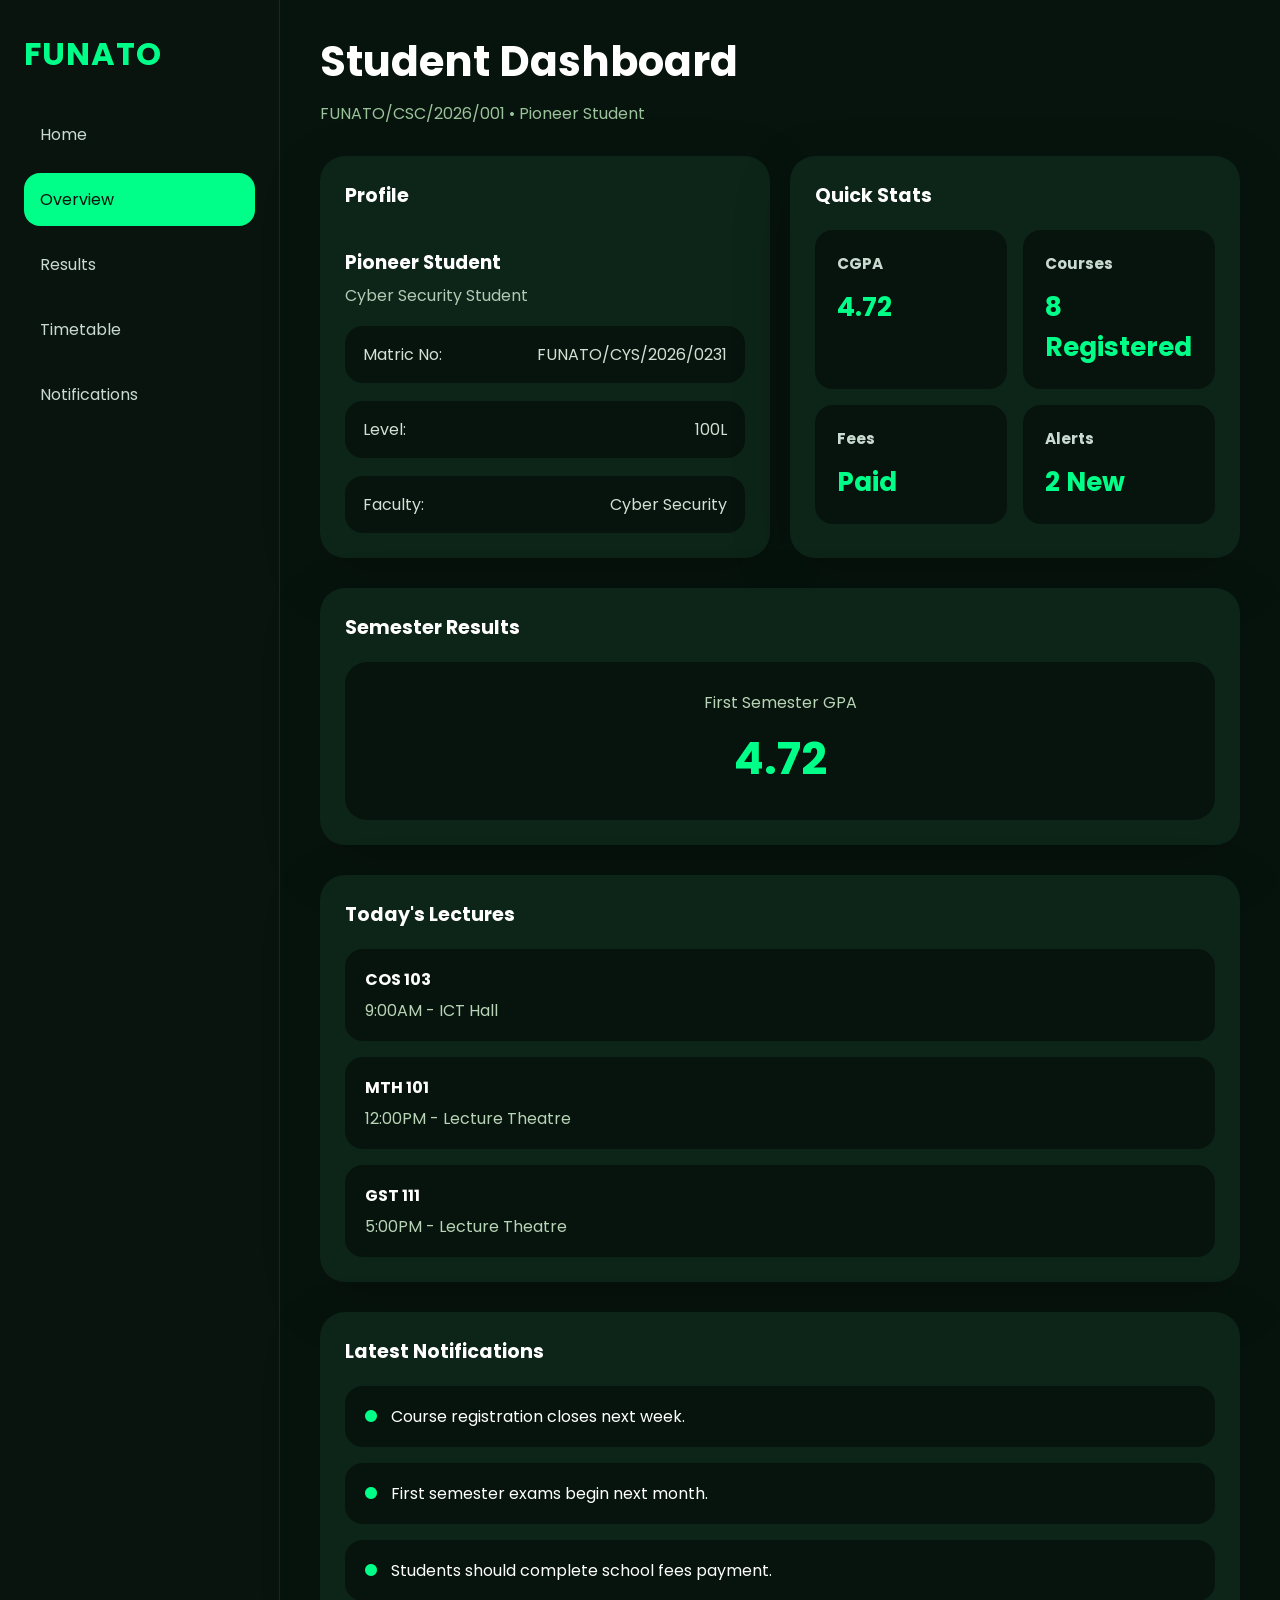
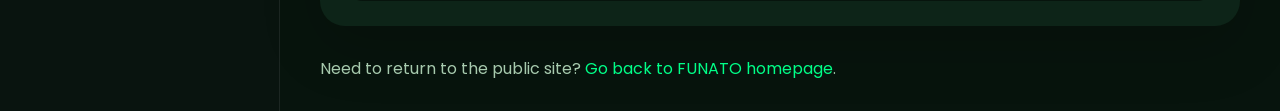
==== dashboard.html @ df91d594 "Add files via upload" ====
﻿<!DOCTYPE html>
<html lang="en">

<head>
    <meta charset="UTF-8">
    <meta name="viewport" content="width=device-width, initial-scale=1.0">
    <title>FUNATO Student Dashboard</title>
    <link rel="preconnect" href="https://fonts.googleapis.com">
    <link href="https://fonts.googleapis.com/css2?family=Poppins:wght@300;400;500;600;700&display=swap" rel="stylesheet">
    <link rel="stylesheet" href="https://cdnjs.cloudflare.com/ajax/libs/font-awesome/6.5.2/css/all.min.css">
    <link rel="stylesheet" href="dashboard.css">
</head>

<body>
    <div class="dashboard-layout">
        <aside class="sidebar">
            <div class="logo">
                <h2>FUNATO</h2>
            </div>
            <nav>
                <a href="index.html">Home</a>
                <a href="#overview" class="active">Overview</a>
                <a href="#results">Results</a>
                <a href="#timetable">Timetable</a>
                <a href="#notifications">Notifications</a>
            </nav>
        </aside>

        <main class="main-content">
            <div class="topbar">
                <button id="menuBtn" class="menu-btn"><i class="fas fa-bars"></i></button>
                <div class="page-title">
                    <h1>Student Dashboard</h1>
                    <p>FUNATO/CSC/2026/001 • Pioneer Student</p>
                </div>
            </div>

            <section id="overview" class="content-grid">
                <div class="card profile-card">
                    <div class="card-title">
                        <h3>Profile</h3>
                    </div>
                    <div class="profile-head">
                        <div class="profile-meta-full">
                            <h3>Pioneer Student</h3>
                            <p>Cyber Security Student</p>
                        </div>
                    </div>
                    <div class="profile-info">
                        <span>Matric No:</span>
                        <span>FUNATO/CYS/2026/0231</span>
                    </div>
                    <div class="profile-info">
                        <span>Level:</span>
                        <span>100L</span>
                    </div>
                    <div class="profile-info">
                        <span>Faculty:</span>
                        <span>Cyber Security</span>
                    </div>
                </div>

                <div class="card">
                    <div class="card-title">
                        <h3>Quick Stats</h3>
                    </div>
                    <div class="dashboard-cards">
                        <div class="dash-card">
                            <h4>CGPA</h4>
                            <span>4.72</span>
                        </div>
                        <div class="dash-card">
                            <h4>Courses</h4>
                            <span>8 Registered</span>
                        </div>
                        <div class="dash-card">
                            <h4>Fees</h4>
                            <span>Paid</span>
                        </div>
                        <div class="dash-card">
                            <h4>Alerts</h4>
                            <span>2 New</span>
                        </div>
                    </div>
                </div>
            </section>

            <section id="results" class="content-grid">
                <div class="card">
                    <div class="card-title">
                        <h3>Semester Results</h3>
                    </div>
                    <div class="result-box">
                        <p>First Semester GPA</p>
                        <h2>4.72</h2>
                    </div>
                </div>
            </section>

            <section id="timetable" class="content-grid">
                <div class="card">
                    <div class="card-title">
                        <h3>Today's Lectures</h3>
                    </div>
                    <div class="lecture">
                        <h4>COS 103</h4>
                        <p>9:00AM - ICT Hall</p>
                    </div>
                    <div class="lecture">
                        <h4>MTH 101</h4>
                        <p>12:00PM - Lecture Theatre</p>
                    </div>
                    <div class="lecture">
                        <h4>GST 111</h4>
                        <p>5:00PM - Lecture Theatre</p>
                    </div>
                </div>
            </section>

            <section id="notifications" class="content-grid">
                <div class="card large-card">
                    <div class="card-title">
                        <h3>Latest Notifications</h3>
                    </div>
                    <div class="notice">
                        <i class="fas fa-circle"></i>
                        <p>Course registration closes next week.</p>
                    </div>
                    <div class="notice">
                        <i class="fas fa-circle"></i>
                        <p>First semester exams begin next month.</p>
                    </div>
                    <div class="notice">
                        <i class="fas fa-circle"></i>
                        <p>Students should complete school fees payment.</p>
                    </div>
                </div>
            </section>

            <p class="footer-note">Need to return to the public site? <a href="index.html">Go back to FUNATO homepage</a>.</p>
        </main>
    </div>

    <script src="dashboard.js"></script>
</body>

</html>
---- dashboard.css ----
﻿* {
    margin: 0;
    padding: 0;
    box-sizing: border-box;
    font-family: 'Poppins', sans-serif;
}

html {
    scroll-behavior: smooth;
}

body {
    min-height: 100vh;
    background: #07140d;
    color: #fff;
}

.dashboard-layout {
    display: grid;
    grid-template-columns: 280px 1fr;
    min-height: 100vh;
}

.sidebar {
    background: #09140f;
    padding: 30px 24px;
    display: flex;
    flex-direction: column;
    gap: 30px;
    border-right: 1px solid rgba(255, 255, 255, 0.08);
}

.logo h2 {
    color: #00ff88;
    font-size: 2rem;
    letter-spacing: 1px;
}

.sidebar nav {
    display: flex;
    flex-direction: column;
    gap: 12px;
}

.sidebar nav a {
    display: block;
    color: #c9dbd0;
    text-decoration: none;
    padding: 14px 16px;
    border-radius: 16px;
    transition: all 0.3s ease;
}

.sidebar nav a:hover,
.sidebar nav a.active {
    background: #00ff88;
    color: #07140d;
}

.main-content {
    padding: 30px 40px;
}

.topbar {
    display: flex;
    align-items: center;
    justify-content: space-between;
    gap: 20px;
    margin-bottom: 30px;
}

.menu-btn {
    display: none;
    border: none;
    background: transparent;
    color: #fff;
    cursor: pointer;
    font-size: 1.5rem;
}

.page-title h1 {
    font-size: 2.6rem;
    margin-bottom: 8px;
}

.page-title p {
    color: #9bc39b;
}

.content-grid {
    display: grid;
    grid-template-columns: repeat(auto-fit, minmax(240px, 1fr));
    gap: 20px;
    margin-bottom: 30px;
}

.card {
    background: #0d2418;
    padding: 25px;
    border-radius: 25px;
    box-shadow: 0 20px 60px rgba(0, 0, 0, 0.18);
}

.card-title {
    display: flex;
    justify-content: space-between;
    align-items: center;
    margin-bottom: 20px;
}

.card-title h3 {
    font-size: 1.2rem;
}

.profile-card {
    display: grid;
    gap: 18px;
}

..profile-head {
    padding-bottom: 10px;
    border-bottom: 1px solid rgba(255, 255, 255, 0.08);
}

.profile-meta-full {
    display: flex;
    flex-direction: column;
    gap: 6px;
}

.profile-meta-full h3 {
    margin-bottom: 0;
}

.profile-meta-full p {
    color: #b3c9b4;
}

.profile-info {
    display: flex;
    justify-content: space-between;
    align-items: center;
    background: #07140d;
    padding: 16px 18px;
    border-radius: 18px;
    color: #d4dfd5;
}

.dashboard-cards {
    display: grid;
    grid-template-columns: repeat(auto-fit, minmax(140px, 1fr));
    gap: 16px;
    margin-top: 12px;
}

.dash-card {
    background: #07140d;
    padding: 22px;
    border-radius: 18px;
}

.dash-card h4 {
    font-size: 0.95rem;
    color: #c9dbd0;
}

.dash-card span {
    display: block;
    margin-top: 12px;
    color: #00ff88;
    font-size: 1.65rem;
    font-weight: 700;
}

.result-box {
    background: #07140d;
    padding: 28px;
    border-radius: 22px;
    text-align: center;
}

.result-box p {
    color: #b8d4b6;
}

.result-box h2 {
    margin-top: 10px;
    color: #00ff88;
    font-size: 2.8rem;
}

.lecture {
    background: #07140d;
    padding: 18px 20px;
    border-radius: 18px;
    margin-top: 16px;
}

.lecture h4 {
    margin-bottom: 6px;
}

.lecture p {
    color: #b8d4b6;
}

.notice {
    display: flex;
    align-items: flex-start;
    gap: 14px;
    background: #07140d;
    padding: 18px 20px;
    border-radius: 18px;
    margin-top: 16px;
}

.notice i {
    font-size: 0.75rem;
    color: #00ff88;
    margin-top: 6px;
}

.large-card {
    grid-column: 1 / -1;
}

.footer-note {
    color: #a7caae;
    margin-top: 10px;
}

.footer-note a {
    color: #00ff88;
    text-decoration: none;
}

.footer-note a:hover {
    text-decoration: underline;
}

@media (max-width: 1000px) {
    .content-grid {
        grid-template-columns: 1fr;
    }
}

@media (max-width: 900px) {
    .dashboard-layout {
        grid-template-columns: 1fr;
    }

    .sidebar {
        position: fixed;
        left: -100%;
        top: 0;
        width: 260px;
        height: 100vh;
        z-index: 1000;
        transition: left 0.3s ease;
    }

    .sidebar.active {
        left: 0;
    }

    .main-content {
        padding: 20px;
    }

    .menu-btn {
        display: inline-flex;
    }
}
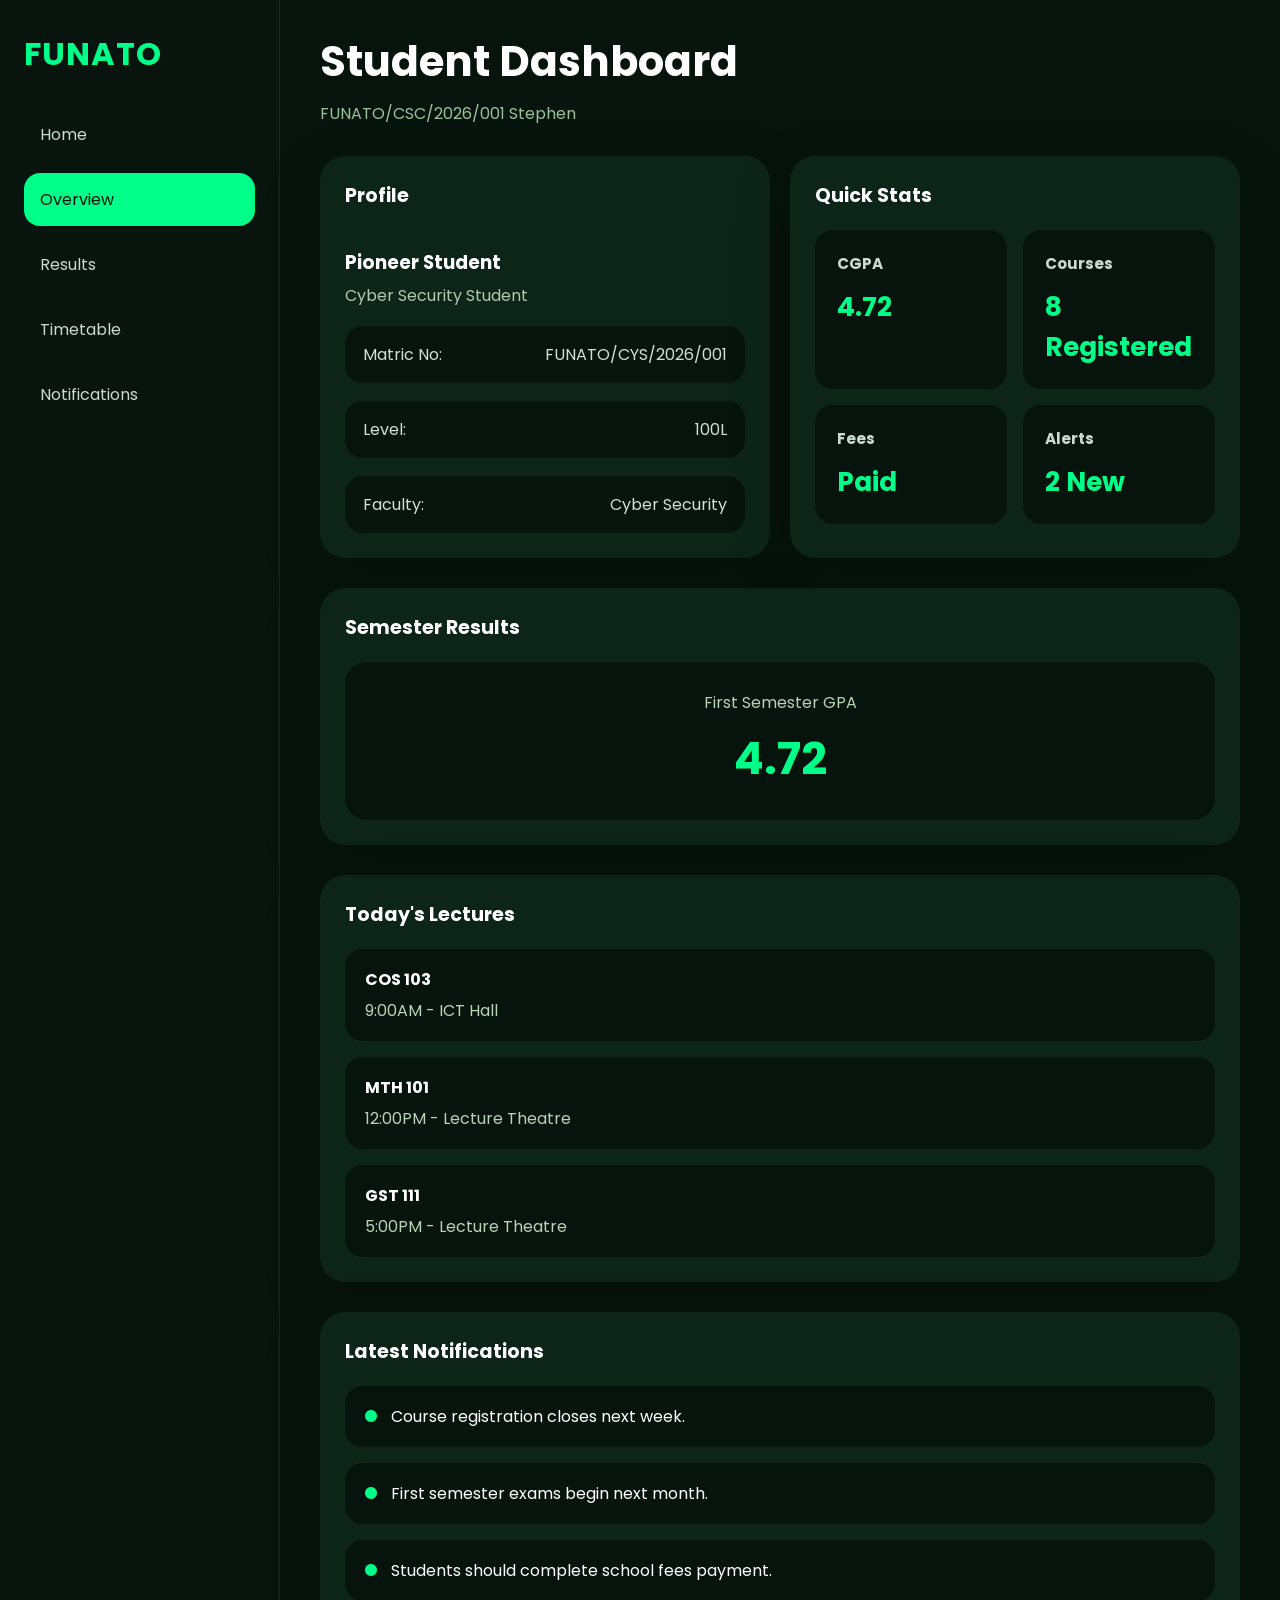
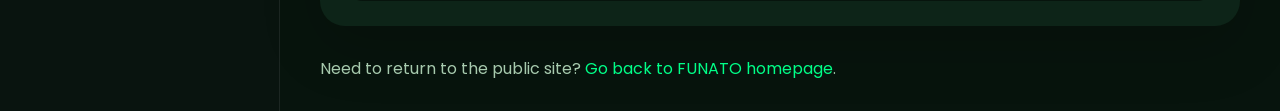
==== commit c1a94dcf: "Update dashboard.html" ====
--- a/dashboard.html
+++ b/dashboard.html
@@ -31,7 +31,7 @@
                 <button id="menuBtn" class="menu-btn"><i class="fas fa-bars"></i></button>
                 <div class="page-title">
                     <h1>Student Dashboard</h1>
-                    <p>FUNATO/CSC/2026/001 • Pioneer Student</p>
+                    <p>FUNATO/CSC/2026/001 Stephen </p>
                 </div>
             </div>
 
@@ -48,7 +48,7 @@
                     </div>
                     <div class="profile-info">
                         <span>Matric No:</span>
-                        <span>FUNATO/CYS/2026/0231</span>
+                        <span>FUNATO/CYS/2026/001</span>
                     </div>
                     <div class="profile-info">
                         <span>Level:</span>
